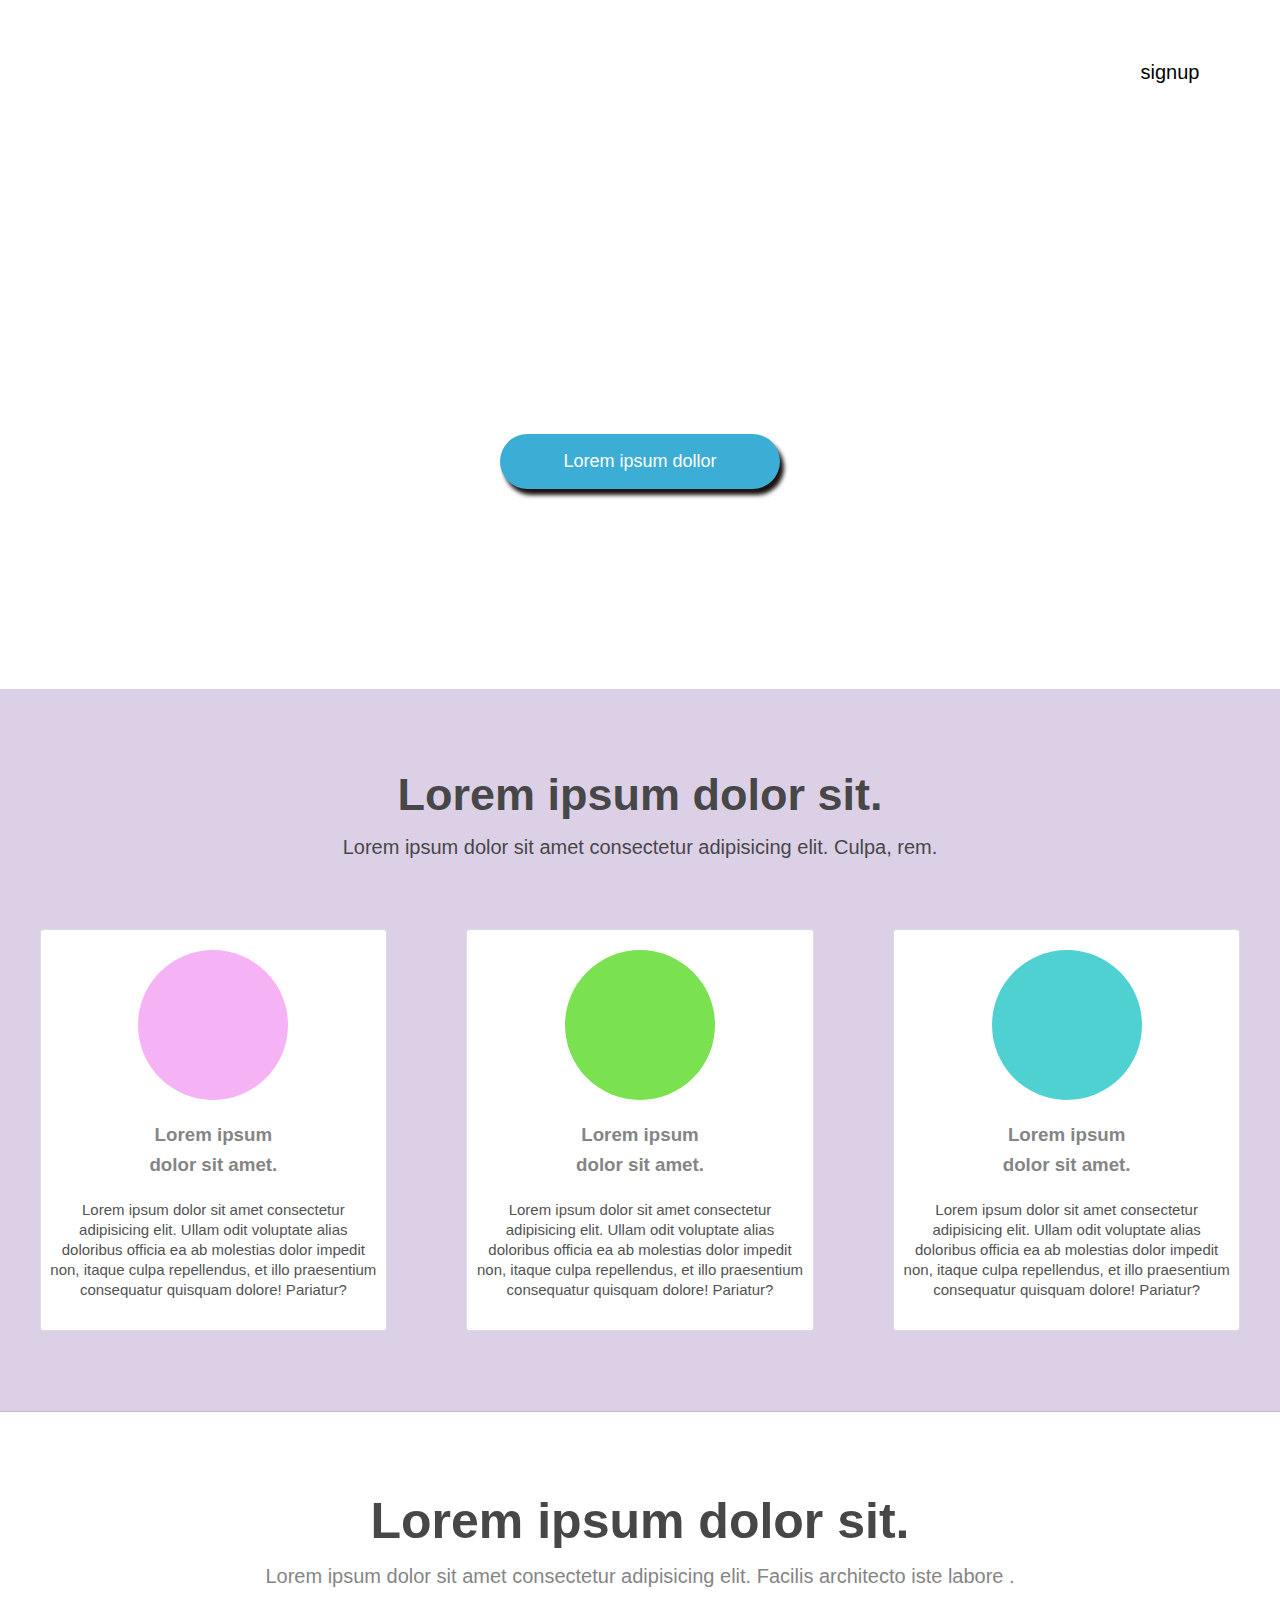
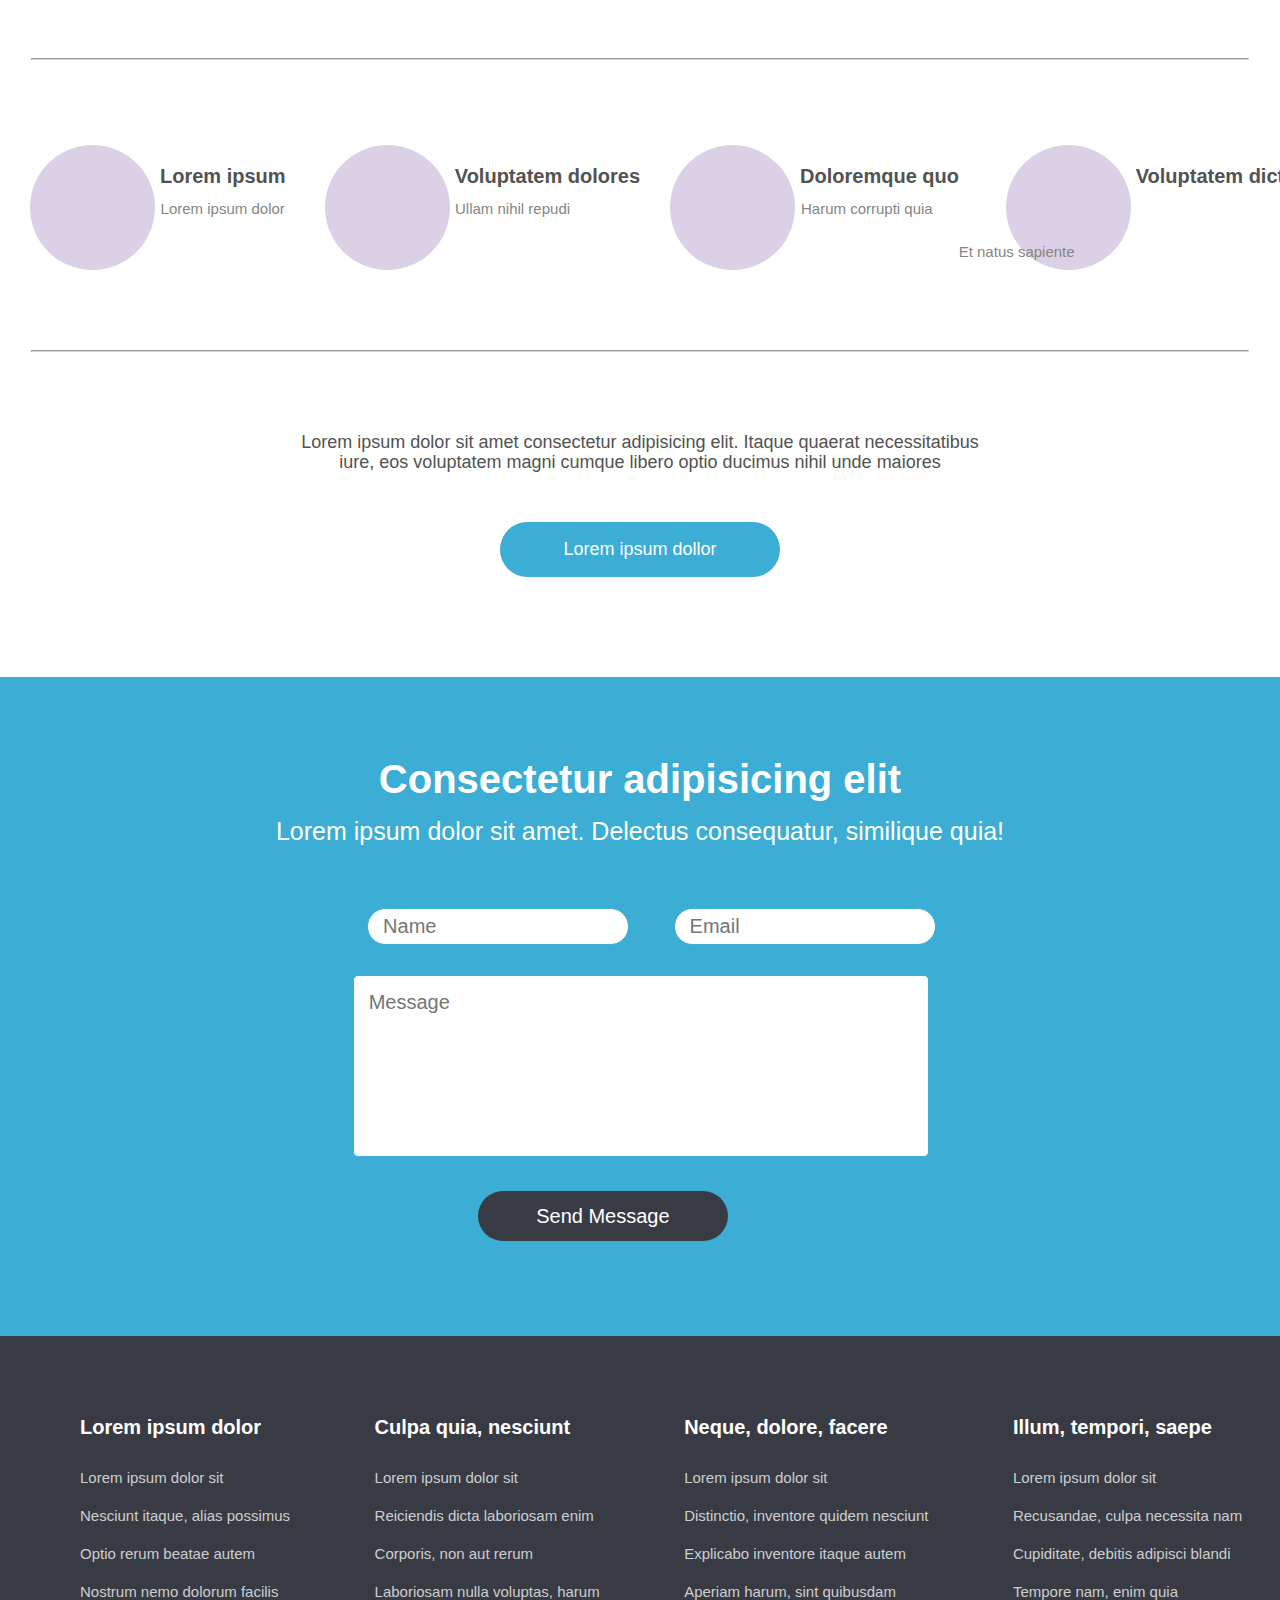
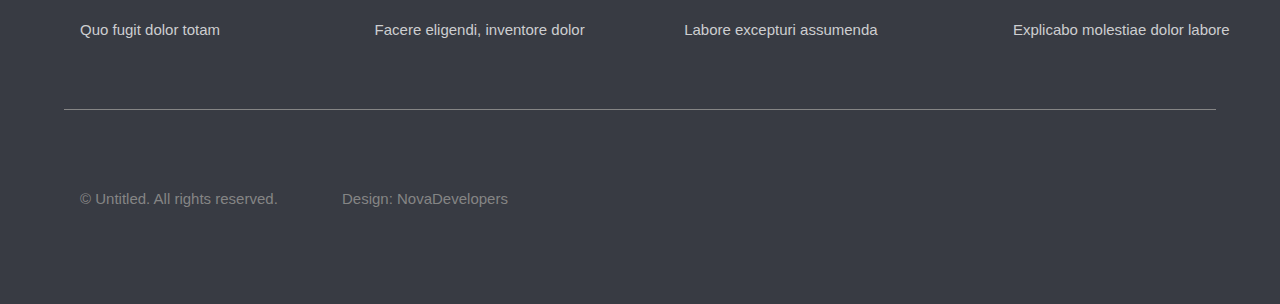
==== index.html @ fc9499a4 "finish first page" ====
<!DOCTYPE html>
<html lang="en">

<head>
  <meta charset="UTF-8" />
  <meta name="viewport" content="width=device-width, initial-scale=1.0" />
  <script src="fonts/fontawsome/mykit.js"></script>
  <link rel="stylesheet" href="css/style.css" />
  <title>NovaDevelopers</title>
</head>

<body>

  <header>
    <section class="header_head">
      <h1><a href="#" class="header_head_h1">Nova</a></h1>
      <nav class="tools_bar">
        <ul>
          <li class="tools_bar_item"><a href="#" class="tools_bar_link">Home</a></li>
          <li class="tools_bar_item"><a href="#" class="tools_bar_link">Generic</a></li>
          <li class="tools_bar_item"><a href="#" class="tools_bar_link"> elements</a></li>
          <li class="tools_bar_item">
            <button class="signup_button"><a href="#">signup</a></button>
          </li>
        </ul>
      </nav>
    </section>
    <section class="header_foot">
      <h2 class="header_foot_h2">Lorem ipsum dolor sit.</h2>
      <p class="header_foot_p">Lorem ipsum dolor sit amet consectetur, adipisicing elit. Esse, enim.</p>
      <button class="header_button"><a href="#" class="button_link">Lorem ipsum dollor</a></button>
    </section>
  </header>
  <main>
    <section class="main_head">
      <h2 class="main_head_h2">Lorem ipsum dolor sit.</h2>
      <p class="main_head_p">Lorem ipsum dolor sit amet consectetur adipisicing elit. Culpa, rem.</p>
      <section class="facility">
        <article class="first_article_facility">
          <div class="shuttle_icon article_icon">
            <i class="fas fa-space-shuttle fa-5x"></i>
          </div>
          <h3 class="article_h3">Lorem ipsum dolor sit amet.</h3>
          <p class="article_p">Lorem ipsum dolor sit amet consectetur adipisicing elit. Ullam odit voluptate alias
            doloribus officia ea ab
            molestias dolor impedit non, itaque culpa repellendus, et illo praesentium consequatur quisquam dolore!
            Pariatur?</p>
        </article>
        <article class="second_article_facility">
          <div class="desktop_icon article_icon">
            <i class="fas fa-desktop fa-5x"></i>
          </div>
          <h3 class="article_h3">Lorem ipsum dolor sit amet.</h3>
          <p class="article_p">Lorem ipsum dolor sit amet consectetur adipisicing elit. Ullam odit voluptate alias
            doloribus officia
            ea ab molestias dolor impedit non, itaque culpa repellendus, et illo praesentium consequatur quisquam
            dolore! Pariatur?</p>
        </article>
        <article class="third_article_facility">
          <div class="cloud_icon article_icon">
            <i class="fas fa-cloud fa-5x"></i>
          </div>
          <h3 class="article_h3">Lorem ipsum dolor sit amet.</h3>
          <p class="article_p">Lorem ipsum dolor sit amet consectetur adipisicing elit. Ullam odit voluptate alias
            doloribus officia
            ea ab molestias dolor impedit non, itaque culpa repellendus, et illo praesentium consequatur quisquam
            dolore! Pariatur?</p>
        </article>
      </section>
    </section>
    <section class="main_foot">
      <article class="main_foot_first_article">
        <h2 class="main_foot_h2">Lorem ipsum dolor sit.</h2>
        <p class="main_foot_p">Lorem ipsum dolor sit amet consectetur adipisicing elit. Facilis architecto iste labore .
        </p>
      </article>
      <hr class="hr_first">
      <article class="main_foot_second_article">
        <section class="members">
          <div class="members_div ico_1"><i class="fas fa-user fa-5x"></i></div>
          <h4 class="members_h4 h4_1">Lorem ipsum</h4>
          <p class="members_p p_1">Lorem ipsum dolor</p>
        </section>
        <section class="members">
          <div class="members_div ico_2"><i class="fas fa-user fa-5x"></i></div>
          <h4 class="members_h4 h4_2">Voluptatem dolores</h4>
          <p class="members_p p_2">Ullam nihil repudi</p>
        </section>
        <section class="members">
          <div class="members_div ico_3"><i class="fas fa-user fa-5x"></i></div>
          <h4 class="members_h4 h4_3">Doloremque quo</h4>
          <p class="members_p p_3">Harum corrupti quia</p>
        </section>
        <section class="members">
          <div class="members_div ico_4"><i class="fas fa-user fa-5x"></i></div>
          <h4 class="members_h4 h4_4">Voluptatem dicta</h4>
          <p class="members_p p_4">Et natus sapiente</p>
        </section>
      </article>
      <br><br><br><br><br><br><br><br><br><br>
      <hr class="hr_second">
      <article class="main_foot_third_article">
        <p class="main_foot_second_article_p">Lorem ipsum dolor sit amet consectetur adipisicing elit. Itaque quaerat
          necessitatibus iure, eos voluptatem magni cumque libero optio ducimus nihil unde maiores </p>
        <button class="main_button"><a href="#" class="button_link">Lorem ipsum dollor</a></button>
      </article>
    </section>
  </main>
  <footer>
    <section class="footer_head">
      <h2 class="form_h2">Consectetur adipisicing elit</h2>
      <p class="form_p">Lorem ipsum dolor sit amet. Delectus consequatur, similique quia!</p>
      <form action="">
        <div class="info">
          <input type="name" placeholder="Name">
          <input type="email" placeholder="Email">
        </div>
        <textarea name="" id="" cols="30" rows="10" placeholder="Message"></textarea>
        <input type="submit" value="Send Message">
      </form>
    </section>
    <section class="footer_foot">
      <article class="footer_first_article">
        <section class="footer_section">
          <h3>Lorem ipsum dolor</h3>
          <ul class="footer_section_ul">
            <li><a href="#">Lorem ipsum dolor sit</a></li>
            <li><a href="#">Nesciunt itaque, alias possimus</a></li>
            <li><a href="#">Optio rerum beatae autem</a></li>
            <li><a href="#">Nostrum nemo dolorum facilis</a></li>
            <li><a href="#">Quo fugit dolor totam</a></li>
          </ul>
        </section>
        <section class="footer_section">
          <h3>Culpa quia, nesciunt</h3>
          <ul class="footer_section_ul">
            <li><a href=" #">Lorem ipsum dolor sit</a></li>
            <li><a href="#">Reiciendis dicta laboriosam enim</a></li>
            <li><a href="#">Corporis, non aut rerum</a></li>
            <li><a href="#">Laboriosam nulla voluptas, harum</a></li>
            <li><a href="#">Facere eligendi, inventore dolor</a></li>
          </ul>
        </section>
        <section class="footer_section">
          <h3>Neque, dolore, facere</h3>
          <ul class="footer_section_ul">
            <li><a href=" #">Lorem ipsum dolor sit</a></li>
            <li><a href="#">Distinctio, inventore quidem nesciunt</a></li>
            <li><a href="#">Explicabo inventore itaque autem</a></li>
            <li><a href="#">Aperiam harum, sint quibusdam</a></li>
            <li><a href="#">Labore excepturi assumenda</a></li>
          </ul>
        </section>
        <section class="footer_section">
          <h3>Illum, tempori, saepe</h3>
          <ul class="footer_section_ul">
            <li><a href=" #">Lorem ipsum dolor sit</a></li>
            <li><a href="#">Recusandae, culpa necessita nam</a></li>
            <li><a href="#">Cupiditate, debitis adipisci blandi</a></li>
            <li><a href="#">Tempore nam, enim quia</a></li>
            <li><a href="#">Explicabo molestiae dolor labore</a></li>
          </ul>
        </section>
      </article>
      <article class="footer_second_article">
        <ul class="footer_article_ul">
          <li class="footer_article_li">© Untitled. All rights reserved. </li>
          <li class="footer_article_li">Design: NovaDevelopers </li>
          <li class="ico_li footer_article_li">
            <a href="#"><i class="fab fa-facebook fa-2x"></i></a>
            <a href="#"><i class="fab fa-twitter-square fa-2x"></i></a>
            <a href="#"><i class="fab fa-linkedin fa-2x"></i></a>
            <a href="#"><i class="fab fa-google-plus-square fa-2x"></i></a>
          </li>
        </ul>
      </article>
    </section>
  </footer>

</body>

</html>
---- css/style.css ----
* {
    margin: auto;
    font-family: sans-serif;
}

header {
    background-image: url("../images/4.jpg");
    background-size: 1400px;
    color: white;
}

.tools_bar_item {
    display: inline-block;
    margin: 5px;
    padding: 10px;
    cursor: pointer;
}

nav.tools_bar {
    position: absolute;
    right: 50px;
    top: 20px;
    cursor: context-menu;
}

.tools_bar_link {
    text-decoration: none;
    color: rgba(255, 255, 255, 0.5);
}

.tools_bar_link:hover {
    color: rgba(255, 255, 255, 1);
    transition: color 0.3ms ease-in-out;
}

.header_head_h1 {
    text-decoration: none;
    font-size: 18px;
    position: relative;
    top: 25px;
    left: 60px;
    color: white;
}

.header_head_h1:hover {
    border-bottom: 2px white solid;
}

.header_foot {
    margin-top: 250px;
    text-align: center;
}

.header_foot_h2 {
    font-size: 50px;
    margin-bottom: 30px;
    margin-top: -30px;
}

.header_foot_p {
    font-size: 25px;
    margin-top: 40px;
    font-weight: 100;
}

.button_link {
    text-decoration: none;
    color: white;
    font-weight: 400;
    font-size: 18px;
}

.header_button {
    background-color: rgb(60, 173, 212);
    border-radius: 50px;
    width: 280px;
    height: 55px;
    border-style: none;
    text-align: center;
    margin-top: 50px;
    margin-bottom: 200px;
    box-shadow: 4px 6px 4px #1a1111;
}

.main_button {
    background-color: rgb(60, 173, 212);
    border-radius: 50px;
    width: 280px;
    height: 55px;
    border-style: none;
    text-align: center;
    margin-top: 50px;
    margin-bottom: 100px;
}

.header_button:hover,
.main_button:hover {
    background-color: rgb(79, 190, 228);
}

.signup_button {
    background-color: white;
    font-family: sans-serif;
    font-size: 20px;
    border-radius: 50px;
    width: 90px;
    height: 35px;
    border-radius: 50px;
    border-style: none;
    text-align: center;
    font-weight: 200;
    cursor: pointer;
    margin-top: 20px;
}

.signup_button a {
    color: black;
    text-decoration: none;
}

main {
    margin-top: 0px;
}

.main_head {
    background-color: #dcd0e7;
    color: #474747;
    text-align: center;
}

.main_head_h2 {
    padding-top: 50px;
    font-size: 45px;
    padding-top: 80px;
    margin-bottom: 15px;
}

.facility {
    display: flex;
    justify-content: center;
    border-bottom: 1px solid rgba(144, 144, 144, .3);
    padding-bottom: 80px;
}

.first_article_facility,
.second_article_facility,
.third_article_facility {
    width: 27%;
    height: 400px;
    background-color: white;
    border: 1px solid rgba(144, 144, 144, .3);
    border-radius: 4px;
}

.main_head_p {
    font-size: 20px;
    margin-bottom: 70px;
    font-weight: 100;
}

.shuttle_icon {
    width: 150px;
    height: 150px;
    border-radius: 50%;
    background-color: rgba(238, 130, 238, 0.616);
}

.desktop_icon {
    width: 150px;
    height: 150px;
    border-radius: 50%;
    background-color: rgba(74, 214, 18, 0.733);
}

.cloud_icon {
    width: 150px;
    height: 150px;
    border-radius: 50%;
    background-color: rgba(39, 199, 199, 0.815);
}

.fas {
    color: black;
    text-align: center;
    margin-top: 35px;
}

.article_icon {
    margin: 20px auto;
}

.article_h3 {
    color: #858585;
    text-align: center;
    width: 130px;
    line-height: 30px;
    margin-bottom: 20px;
}

.article_p {
    color: #525252;
    text-align: center;
    font-size: 15px;
    width: 330px;
    line-height: 20px;
    font-weight: 100;
}

.main_foot_h2 {
    color: #474747;
    margin-top: 80px;
    font-size: 50px;
    margin-bottom: 15px;
}

.main_foot_p {
    color: #858585;
    font-size: 20px;
    margin-top: 15px;
    font-weight: 100;
}

.main_foot {
    text-align: center;
}

.hr_first {
    display: block;
    width: 95%;
    margin: 70px auto;
    border-bottom: 1px solid #dcd0e7;
}

.hr_second {
    display: block;
    width: 95%;
    margin: auto;
    border-bottom: 1px solid #dcd0e7;
}

.members {
    position: relative;
    padding-top: 5px;
    margin-top: -20px;
    vertical-align: middle;
    padding-bottom: 25px;
}

.members_div {
    background-color: #dcd0e7;
    width: 125px;
    height: 125px;
    border-radius: 50%;
    float: left;
    margin-right: -140px;
    margin-left: 30px;
}

.members_p {
    position: relative;
    float: left;
    margin: 5px;
    color: #858585;
    font-size: 15px;
    font-weight: 100;
}

.members_h4 {
    position: relative;
    float: left;
    margin: 10px;
    color: #525252;
    font-size: 20px;
}

.ico_1 {
    margin-top: 30px;
}

.ico_2 {
    margin-top: 20px;
}

.ico_3 {
    margin-top: 10px;
}

.ico_4 {
    margin-top: 0px;
}

.h4_1 {
    left: 135px;
    top: 40px;
}

.h4_2 {
    left: 135px;
    top: 30px;
}

.h4_3 {
    left: 135px;
    top: 20px;
}

.h4_4 {
    left: 135px;
    top: 10px;
}

.p_1 {
    left: -5px;
    top: 80px;
}

.p_2 {
    left: -65px;
    top: 70px;
}

.p_3 {
    left: -38px;
    top: 60px;
}

.p_4 {
    left: -37px;
    top: 50px;
}

.main_foot_second_article_p {
    text-align: center;
    font-size: 18px;
    margin-top: 80px;
    width: 700px;
    line-height: 20px;
    color: #525252;
    font-weight: 100;
}

.footer_head {
    background-color: #3cadd4;
}

.form_h2 {
    color: white;
    padding-top: 80px;
    font-size: 40px;
    margin-bottom: 15px;
    text-align: center;
}

.form_p {
    color: white;
    margin-bottom: 0px;
    font-size: 25px;
    font-weight: 100;
    text-align: center;
}

form {
    display: flex;
    justify-content: center;
    height: 360px;
    padding-bottom: 130px;
}

input[type="name"] {
    width: 230px;
    height: 5px;
    color: #525252;
    border: 1px solid #3cadd4;
    border-radius: 40px;
    margin-top: 0px;
    margin-right: 20px;
    margin-bottom: 200px;
    font-size: 20px;
    padding: 15px;
    text-align: left;
}

input[type="email"] {
    width: 230px;
    height: 5px;
    color: #525252;
    border: 1px solid #3cadd4;
    border-radius: 40px;
    margin-top: 0px;
    margin-left: 20px;
    margin-bottom: 200px;
    font-size: 20px;
    padding: 15px;
    text-align: left;
}

textarea {
    width: 544px;
    height: 150px;
    position: relative;
    border: 1px solid #3cadd4;
    top: 40px;
    border-radius: 5px;
    right: -1000px;
    color: #525252;
    padding: 15px;
    font-size: 20px;
    resize: none;
}

.info {
    margin-right: -1950px;
}

input[type="submit"] {
    position: relative;
    background-color: #383b43;
    color: white;
    border-radius: 50px;
    width: 250px;
    height: 50px;
    border-style: none;
    font-size: 20px;
    top: 190px;
    left: -185px;
}

button:hover {
    cursor: pointer;
}

input[type="submit"]:hover {
    cursor: pointer;
    background-color: #444444;
}

.fa-user {
    margin: 20px auto;
}

.footer_section {
    display: inline-block;
}

ul {
    list-style: none;
}

.footer_foot {
    background-color: #383b43;
}

.footer_section a {
    color: #cdced0;
    text-decoration: none;
    font-size: 15px;
}

.footer_section a:hover {
    text-decoration: underline;
}

.footer_section h3 {
    color: #ffffff;
    margin-top: 80px;
    margin-left: 80px;
    margin-bottom: 30px;
    font-size: 20px;
}

.footer_section li {
    margin-bottom: 20px;
    margin-left: 40px;
}

.footer_first_article::after {
    content: "";
    display: block;
    width: 90%;
    height: 1px;
    background-color: #858585;
    margin: 50px auto;
    margin-bottom: 80px;
}

.footer_article_ul {
    color: #858585;
    font-size: 15px;
}

.footer_article_li {
    display: inline-block;
    margin-right: 20px;
    margin-left: 40px;
    margin-bottom: 40px;
}

.fa-facebook {
    color: #3B5998;
}

.fa-twitter-square {
    color: #08a0e9;
}

.fa-google-plus-square {
    color: #DB4437;
}

.fa-linkedin {
    color: #0077B5;
}

.ico_li {
    margin-left: 1000px;
    margin-top: -20px;
    position: relative;
    top: -40px;
}

.ico_li a {
    margin: 10px;
}
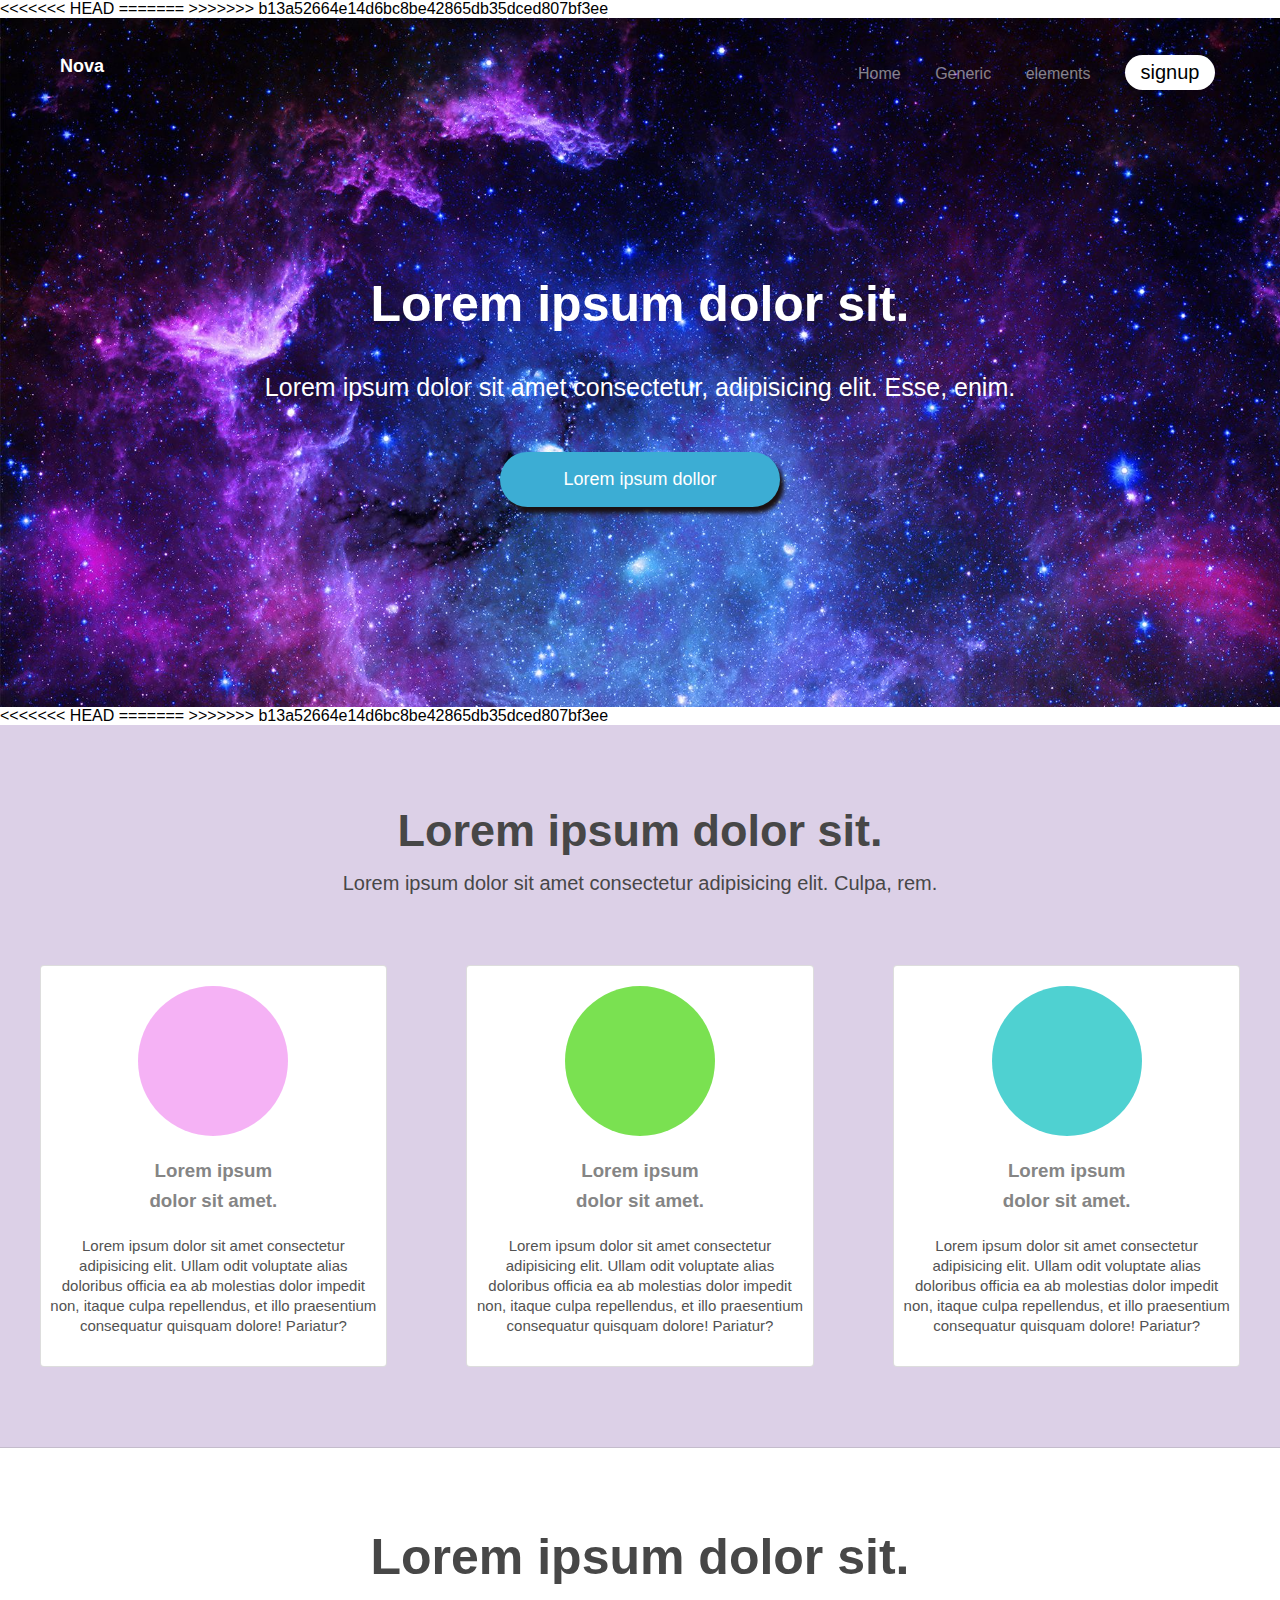
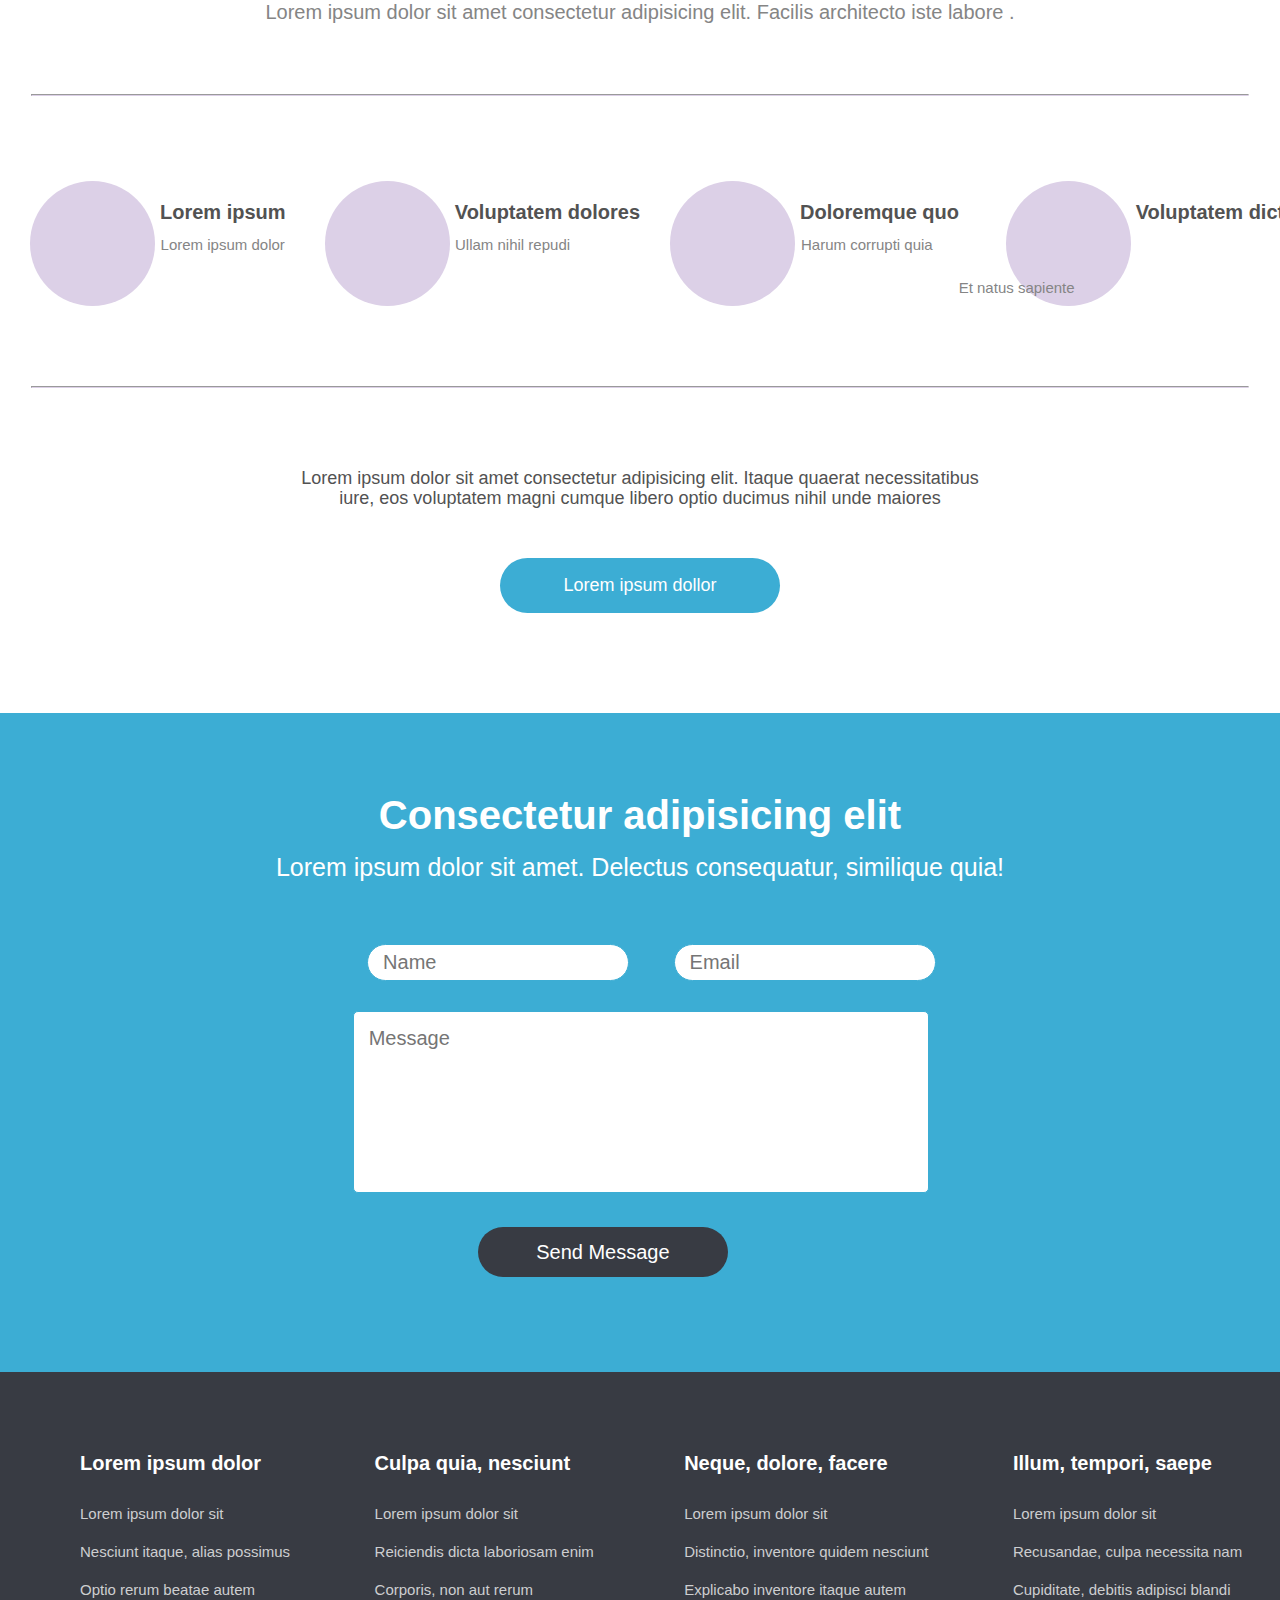
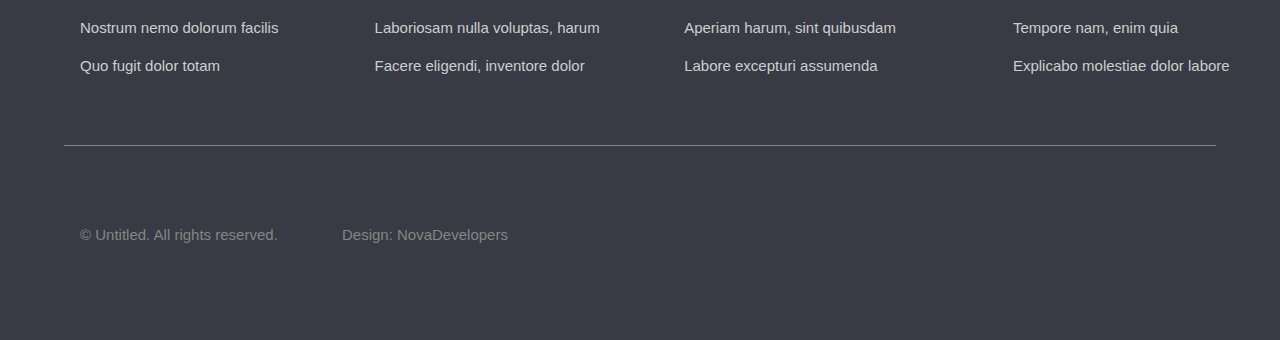
==== commit 9f53cc89: "Pull some Changes from Repo" ====
--- a/index.html
+++ b/index.html
@@ -10,7 +10,11 @@
 </head>
 
 <body>
+<<<<<<< HEAD
+  <!-- -- Header Start - -->
+=======
 
+>>>>>>> b13a52664e14d6bc8be42865db35dced807bf3ee
   <header>
     <section class="header_head">
       <h1><a href="#" class="header_head_h1">Nova</a></h1>
@@ -31,6 +35,10 @@
       <button class="header_button"><a href="#" class="button_link">Lorem ipsum dollor</a></button>
     </section>
   </header>
+<<<<<<< HEAD
+  <!-- Header End -- -->
+=======
+>>>>>>> b13a52664e14d6bc8be42865db35dced807bf3ee
   <main>
     <section class="main_head">
       <h2 class="main_head_h2">Lorem ipsum dolor sit.</h2>
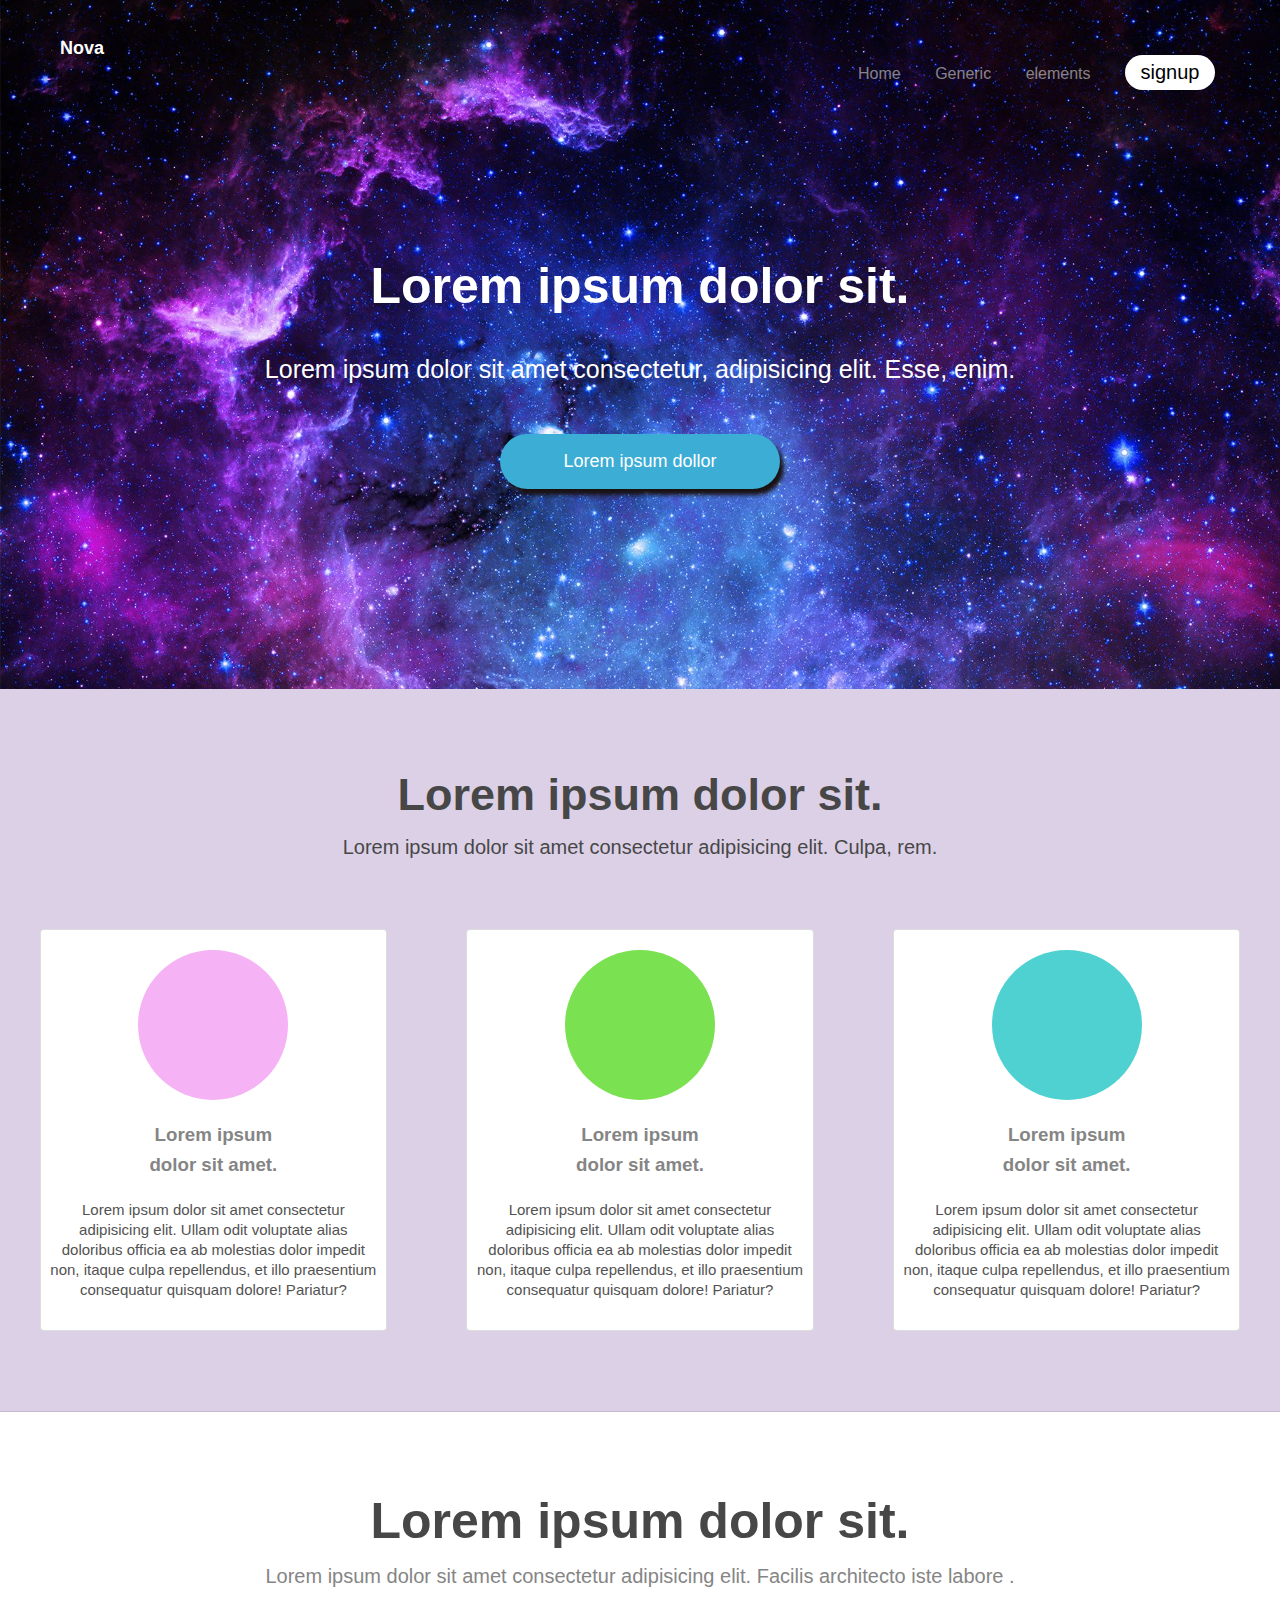
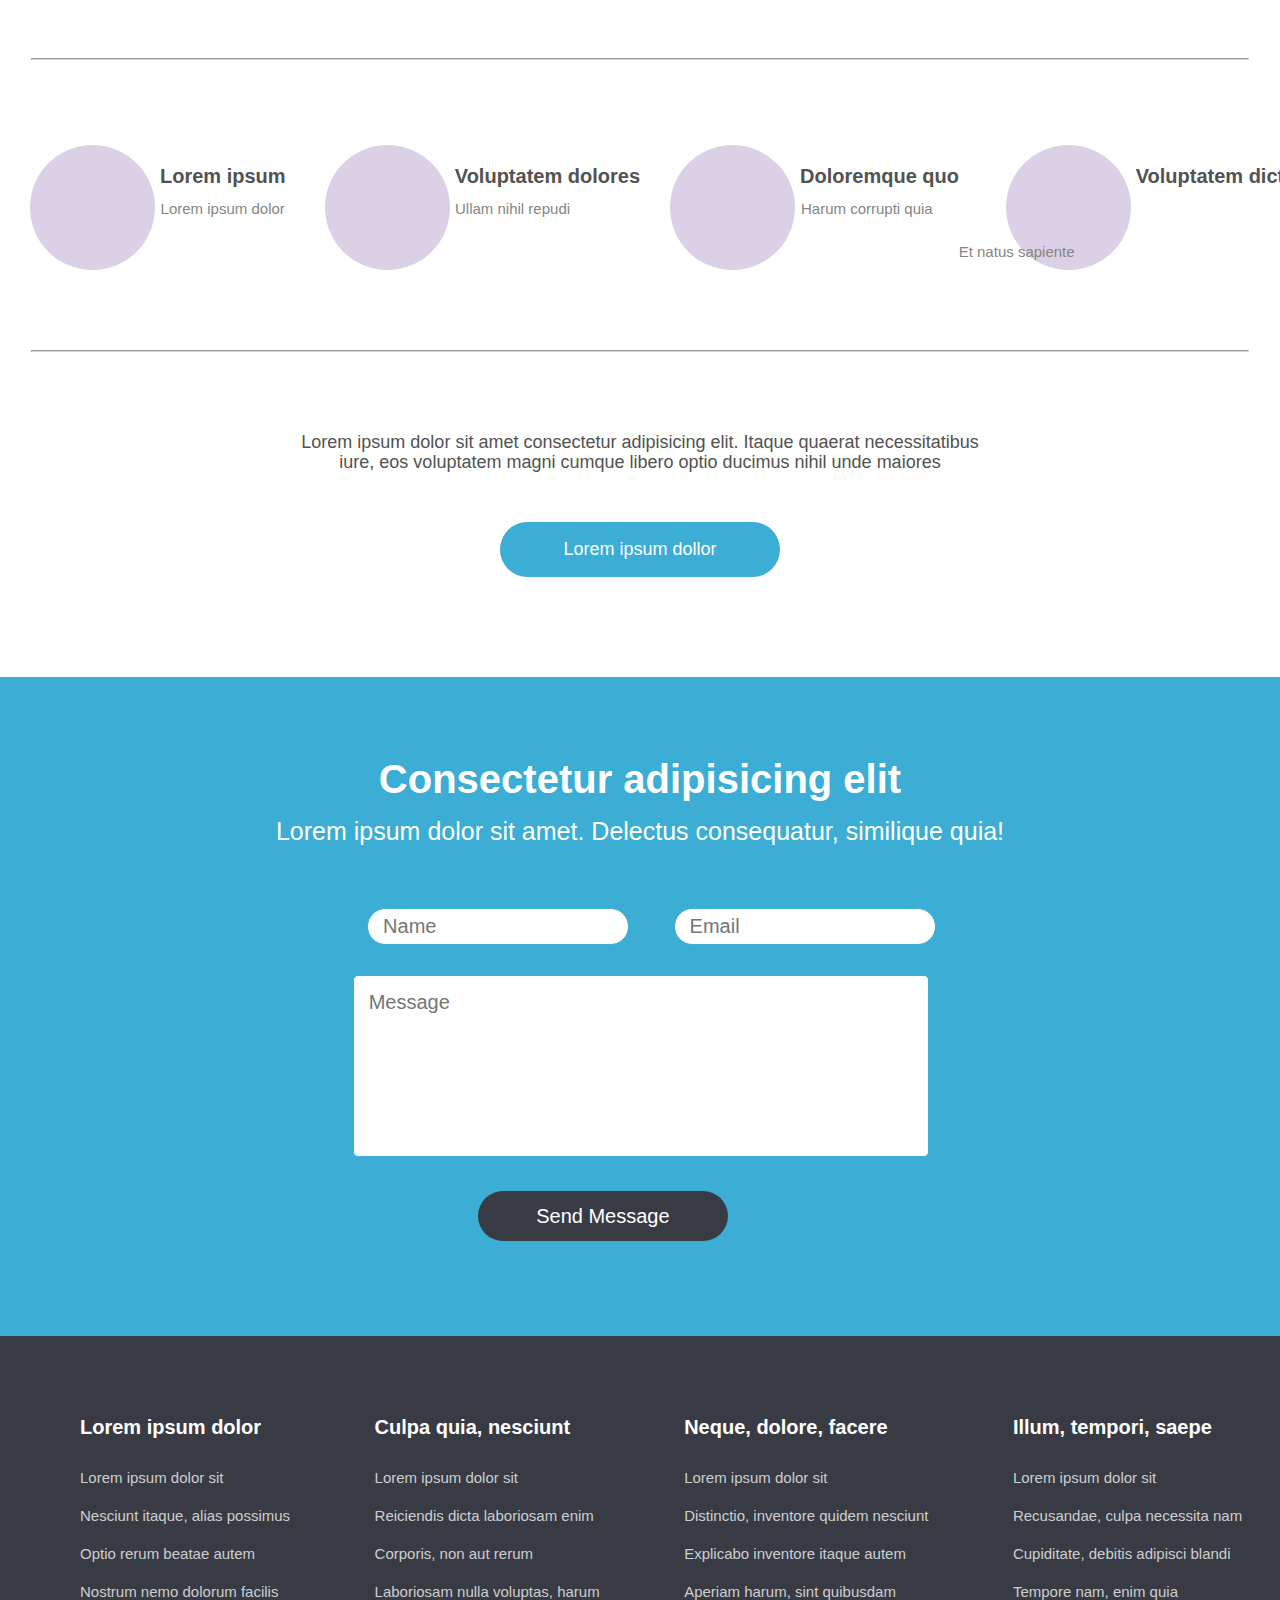
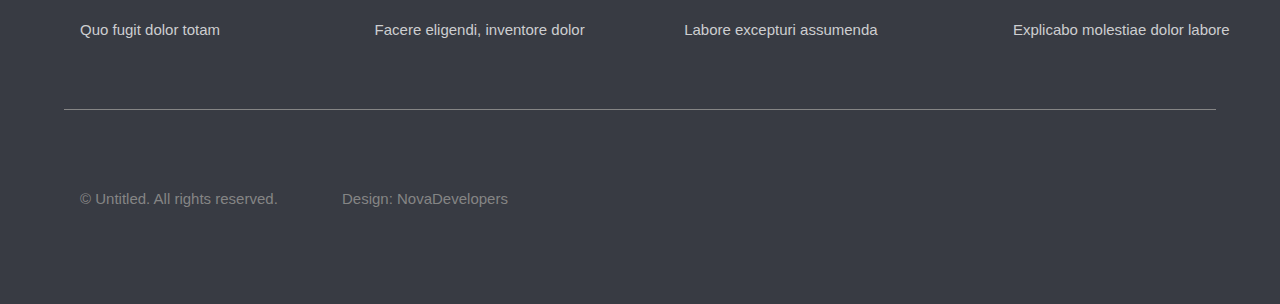
==== commit 2cc2e97f: "delete some lines" ====
--- a/index.html
+++ b/index.html
@@ -10,11 +10,8 @@
 </head>
 
 <body>
-<<<<<<< HEAD
   <!-- -- Header Start - -->
-=======
 
->>>>>>> b13a52664e14d6bc8be42865db35dced807bf3ee
   <header>
     <section class="header_head">
       <h1><a href="#" class="header_head_h1">Nova</a></h1>
@@ -35,10 +32,7 @@
       <button class="header_button"><a href="#" class="button_link">Lorem ipsum dollor</a></button>
     </section>
   </header>
-<<<<<<< HEAD
   <!-- Header End -- -->
-=======
->>>>>>> b13a52664e14d6bc8be42865db35dced807bf3ee
   <main>
     <section class="main_head">
       <h2 class="main_head_h2">Lorem ipsum dolor sit.</h2>
